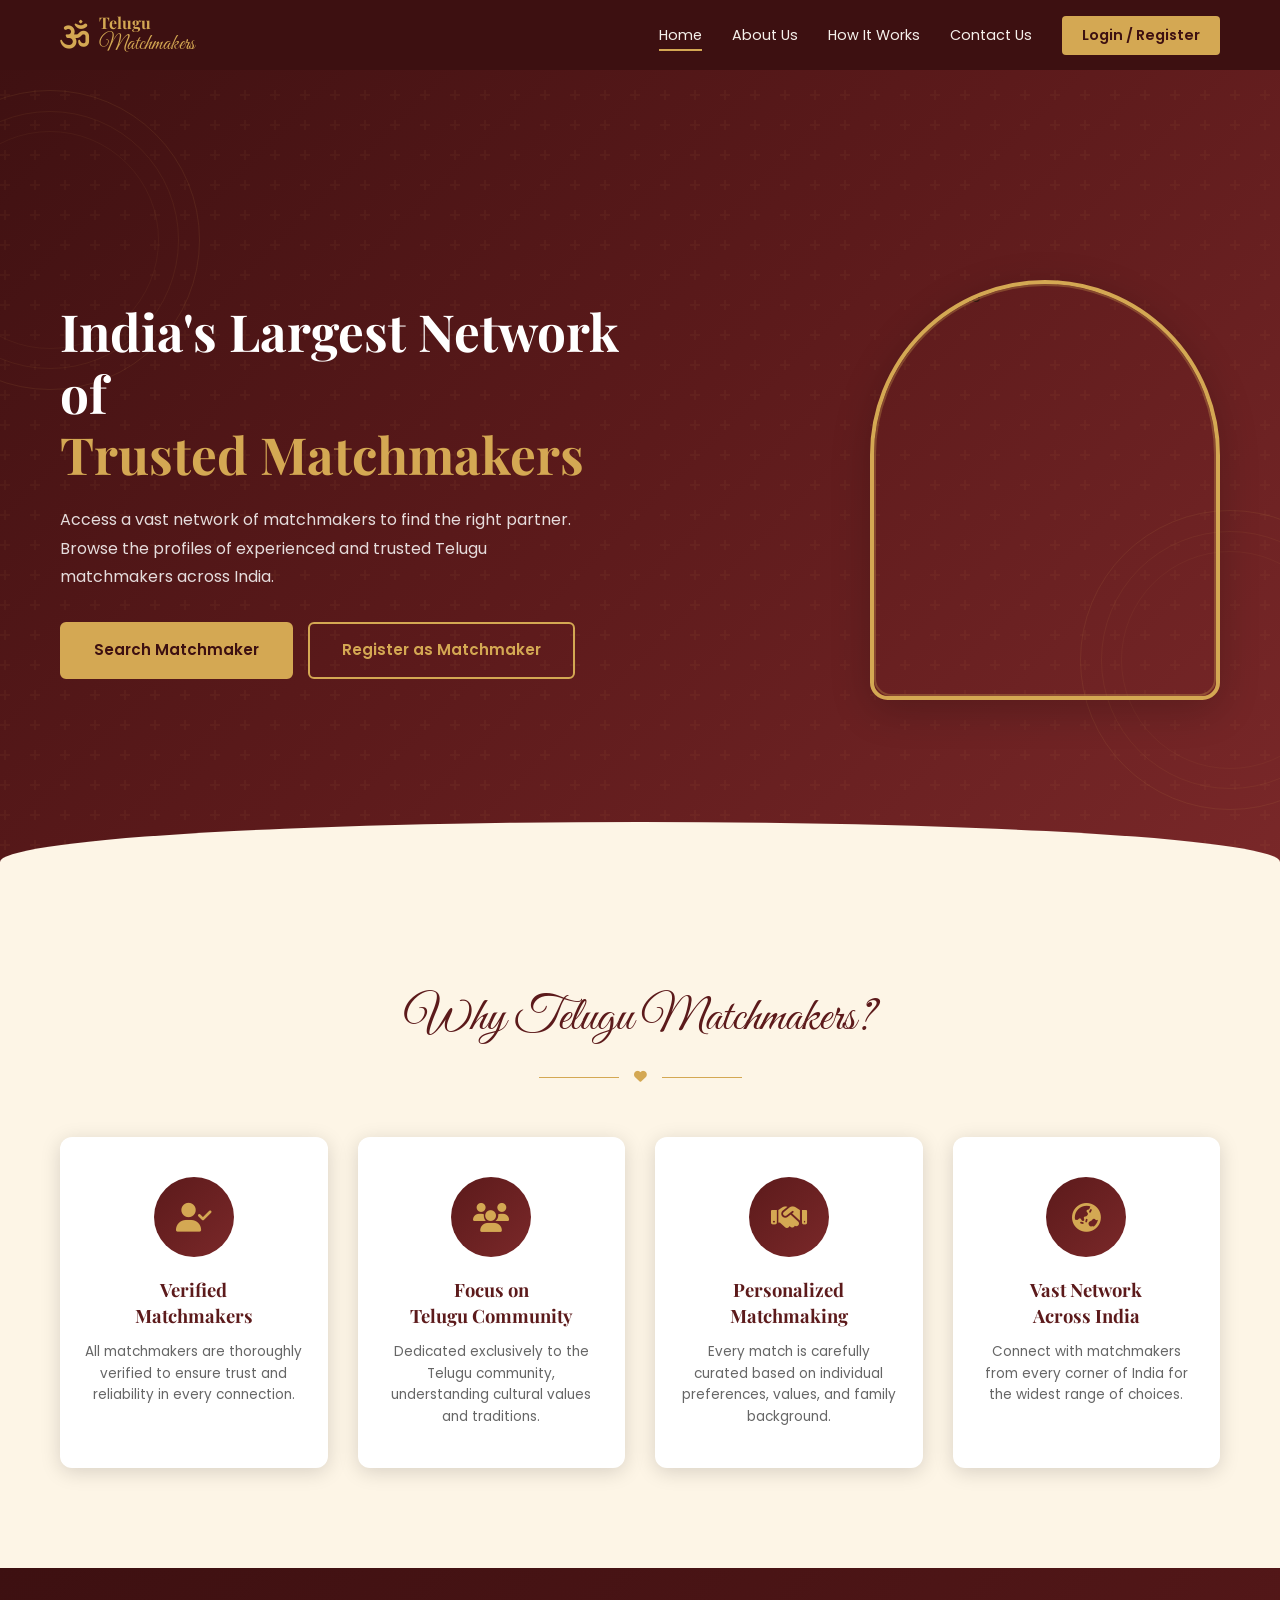
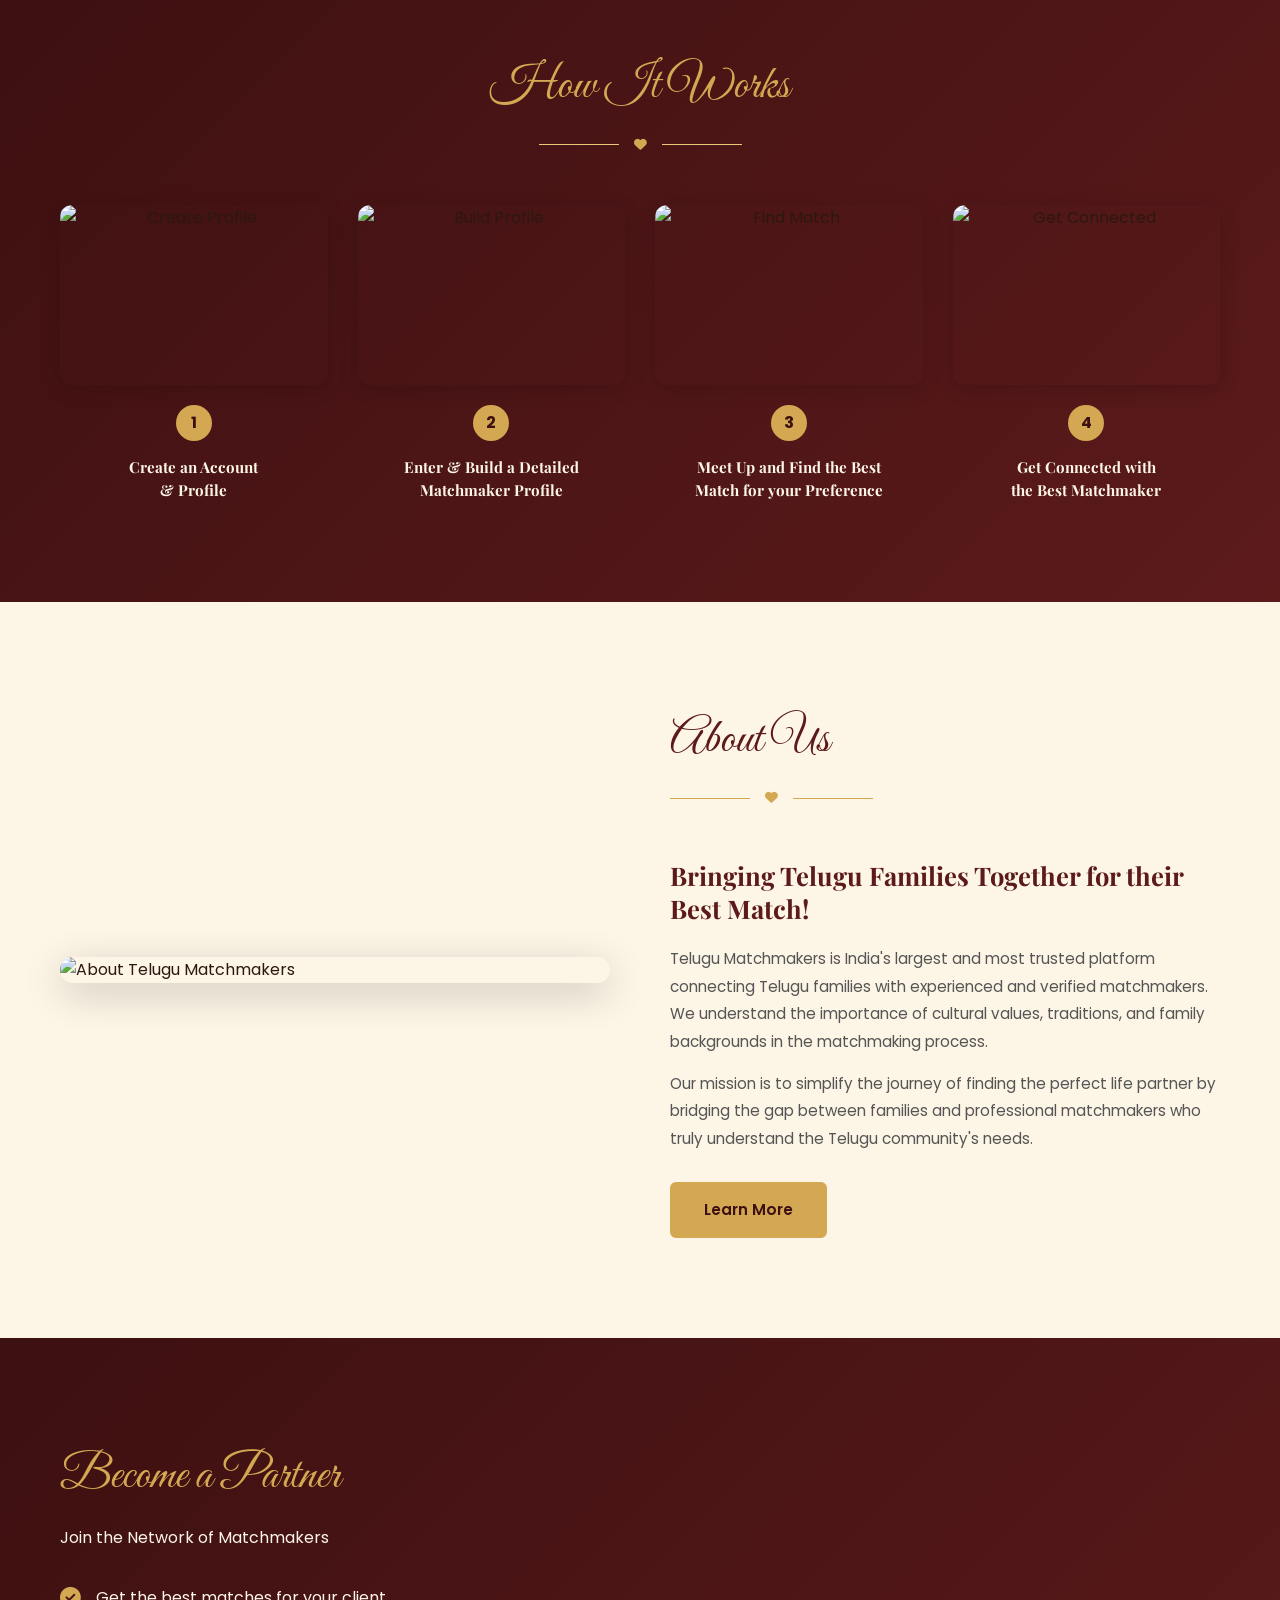
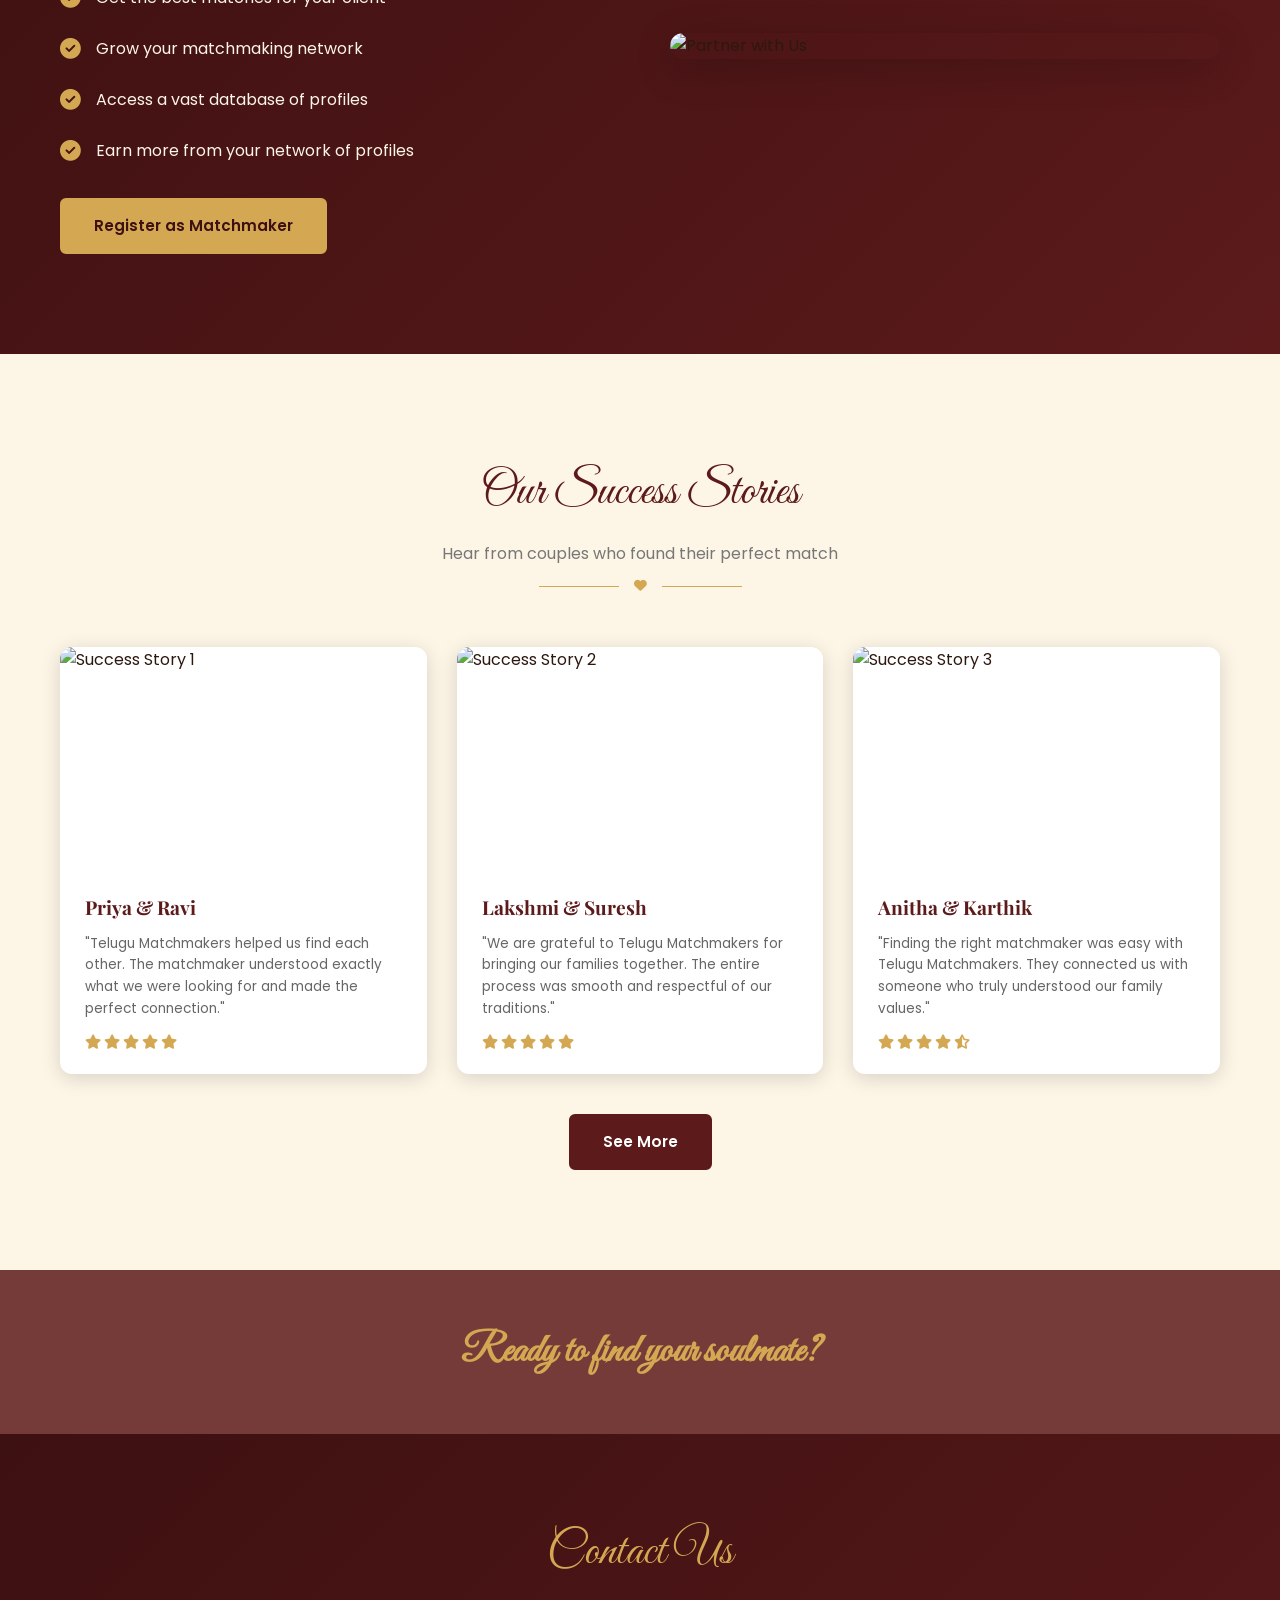
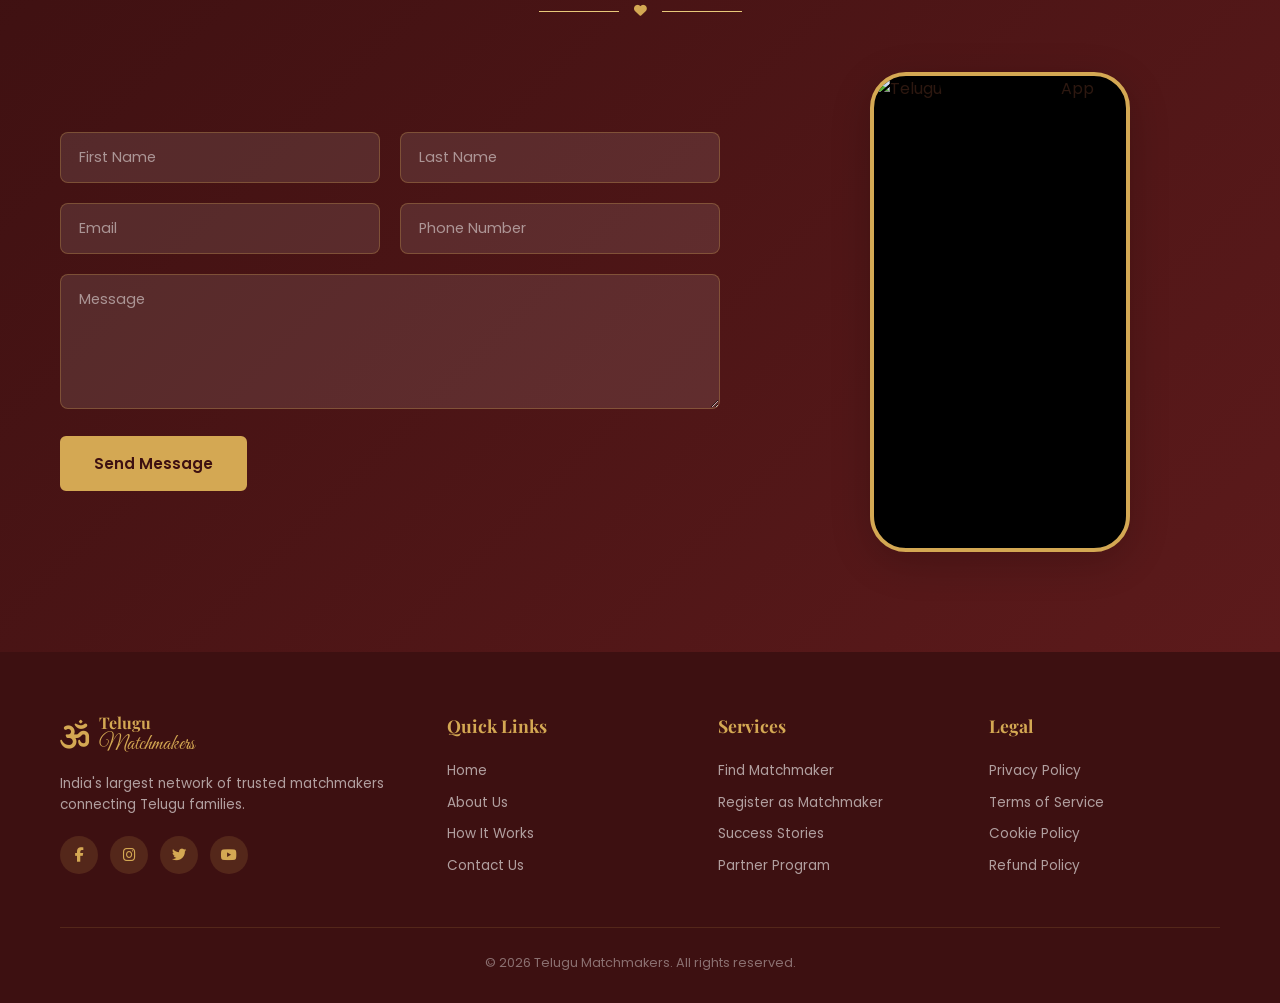
==== landing/index.html @ 41ed5a5b "feat: add Telugu Matchmakers standalone landing page under landing/ Standalone HTML/CSS/JS landing p" ====
<!DOCTYPE html>
<html lang="en">
<head>
  <meta charset="UTF-8">
  <meta name="viewport" content="width=device-width, initial-scale=1.0">
  <title>Telugu Matchmakers - India's Largest Network of Trusted Matchmakers</title>
  <link rel="stylesheet" href="css/style.css">
  <link rel="preconnect" href="https://fonts.googleapis.com">
  <link rel="preconnect" href="https://fonts.gstatic.com" crossorigin>
  <link href="https://fonts.googleapis.com/css2?family=Playfair+Display:ital,wght@0,400;0,500;0,600;0,700;1,400;1,500;1,600;1,700&family=Poppins:wght@300;400;500;600;700&family=Great+Vibes&display=swap" rel="stylesheet">
  <link rel="stylesheet" href="https://cdnjs.cloudflare.com/ajax/libs/font-awesome/6.5.1/css/all.min.css">
</head>
<body>

  <!-- Header / Navbar -->
  <header class="header" id="header">
    <div class="container">
      <a href="#" class="logo">
        <span class="logo-icon">
          <i class="fas fa-om"></i>
        </span>
        <span class="logo-text">Telugu<br><span class="logo-sub">Matchmakers</span></span>
      </a>
      <nav class="nav" id="nav">
        <a href="#home" class="nav-link active">Home</a>
        <a href="#about" class="nav-link">About Us</a>
        <a href="#how-it-works" class="nav-link">How It Works</a>
        <a href="#contact" class="nav-link">Contact Us</a>
        <a href="#" class="nav-link btn-login">Login / Register</a>
      </nav>
      <button class="hamburger" id="hamburger" aria-label="Toggle navigation">
        <span></span>
        <span></span>
        <span></span>
      </button>
    </div>
  </header>

  <!-- Hero Section -->
  <section class="hero" id="home">
    <div class="hero-overlay"></div>
    <div class="hero-decorations">
      <div class="hero-mandala hero-mandala-left"></div>
      <div class="hero-mandala hero-mandala-right"></div>
    </div>
    <div class="container hero-content">
      <div class="hero-text">
        <h1>India's Largest Network of<br><span class="highlight">Trusted Matchmakers</span></h1>
        <p>Access a vast network of matchmakers to find the right partner.<br>Browse the profiles of experienced and trusted Telugu<br>matchmakers across India.</p>
        <div class="hero-buttons">
          <a href="#" class="btn btn-primary">Search Matchmaker</a>
          <a href="#" class="btn btn-outline">Register as Matchmaker</a>
        </div>
      </div>
      <div class="hero-image">
        <div class="hero-image-frame">
          <img src="https://images.unsplash.com/photo-1594552072238-b8a33785b261?w=500&h=600&fit=crop&crop=top" alt="Indian Bride" loading="lazy">
        </div>
      </div>
    </div>
    <div class="hero-bottom-curve"></div>
  </section>

  <!-- Why Telugu Matchmakers -->
  <section class="why-us" id="why-us">
    <div class="container">
      <div class="section-header">
        <h2 class="script-title">Why Telugu Matchmakers?</h2>
        <div class="section-divider">
          <span class="divider-line"></span>
          <span class="divider-icon"><i class="fas fa-heart"></i></span>
          <span class="divider-line"></span>
        </div>
      </div>
      <div class="features-grid">
        <div class="feature-card">
          <div class="feature-icon">
            <i class="fas fa-user-check"></i>
          </div>
          <h3>Verified<br>Matchmakers</h3>
          <p>All matchmakers are thoroughly verified to ensure trust and reliability in every connection.</p>
        </div>
        <div class="feature-card">
          <div class="feature-icon">
            <i class="fas fa-users"></i>
          </div>
          <h3>Focus on<br>Telugu Community</h3>
          <p>Dedicated exclusively to the Telugu community, understanding cultural values and traditions.</p>
        </div>
        <div class="feature-card">
          <div class="feature-icon">
            <i class="fas fa-handshake"></i>
          </div>
          <h3>Personalized<br>Matchmaking</h3>
          <p>Every match is carefully curated based on individual preferences, values, and family background.</p>
        </div>
        <div class="feature-card">
          <div class="feature-icon">
            <i class="fas fa-globe-asia"></i>
          </div>
          <h3>Vast Network<br>Across India</h3>
          <p>Connect with matchmakers from every corner of India for the widest range of choices.</p>
        </div>
      </div>
    </div>
  </section>

  <!-- How It Works -->
  <section class="how-it-works" id="how-it-works">
    <div class="container">
      <div class="section-header light">
        <h2 class="script-title">How It Works</h2>
        <div class="section-divider">
          <span class="divider-line light"></span>
          <span class="divider-icon"><i class="fas fa-heart"></i></span>
          <span class="divider-line light"></span>
        </div>
      </div>
      <div class="steps-grid">
        <div class="step-card">
          <div class="step-image">
            <img src="https://images.unsplash.com/photo-1511285560929-80b456fea0bc?w=300&h=200&fit=crop" alt="Create Profile" loading="lazy">
          </div>
          <div class="step-number">1</div>
          <h3>Create an Account<br>& Profile</h3>
        </div>
        <div class="step-card">
          <div class="step-image">
            <img src="https://images.unsplash.com/photo-1519741497674-611481863552?w=300&h=200&fit=crop" alt="Build Profile" loading="lazy">
          </div>
          <div class="step-number">2</div>
          <h3>Enter & Build a Detailed<br>Matchmaker Profile</h3>
        </div>
        <div class="step-card">
          <div class="step-image">
            <img src="https://images.unsplash.com/photo-1529634597503-139d3726fed5?w=300&h=200&fit=crop" alt="Find Match" loading="lazy">
          </div>
          <div class="step-number">3</div>
          <h3>Meet Up and Find the Best<br>Match for your Preference</h3>
        </div>
        <div class="step-card">
          <div class="step-image">
            <img src="https://images.unsplash.com/photo-1606216794074-735e91aa2c92?w=300&h=200&fit=crop" alt="Get Connected" loading="lazy">
          </div>
          <div class="step-number">4</div>
          <h3>Get Connected with<br>the Best Matchmaker</h3>
        </div>
      </div>
    </div>
  </section>

  <!-- About Us -->
  <section class="about" id="about">
    <div class="container">
      <div class="about-grid">
        <div class="about-image">
          <img src="https://images.unsplash.com/photo-1531058020387-3be344556be6?w=500&h=400&fit=crop" alt="About Telugu Matchmakers" loading="lazy">
        </div>
        <div class="about-content">
          <div class="section-header left">
            <h2 class="script-title">About Us</h2>
            <div class="section-divider left">
              <span class="divider-line"></span>
              <span class="divider-icon"><i class="fas fa-heart"></i></span>
              <span class="divider-line"></span>
            </div>
          </div>
          <h3 class="about-subtitle">Bringing Telugu Families Together for their Best Match!</h3>
          <p>Telugu Matchmakers is India's largest and most trusted platform connecting Telugu families with experienced and verified matchmakers. We understand the importance of cultural values, traditions, and family backgrounds in the matchmaking process.</p>
          <p>Our mission is to simplify the journey of finding the perfect life partner by bridging the gap between families and professional matchmakers who truly understand the Telugu community's needs.</p>
          <a href="#" class="btn btn-primary">Learn More</a>
        </div>
      </div>
    </div>
  </section>

  <!-- Become a Partner -->
  <section class="partner" id="partner">
    <div class="container">
      <div class="partner-grid">
        <div class="partner-content">
          <h2 class="script-title">Become a Partner</h2>
          <p class="partner-subtitle">Join the Network of Matchmakers</p>
          <ul class="partner-benefits">
            <li>
              <span class="check-icon"><i class="fas fa-check-circle"></i></span>
              <span>Get the best matches for your client</span>
            </li>
            <li>
              <span class="check-icon"><i class="fas fa-check-circle"></i></span>
              <span>Grow your matchmaking network</span>
            </li>
            <li>
              <span class="check-icon"><i class="fas fa-check-circle"></i></span>
              <span>Access a vast database of profiles</span>
            </li>
            <li>
              <span class="check-icon"><i class="fas fa-check-circle"></i></span>
              <span>Earn more from your network of profiles</span>
            </li>
          </ul>
          <a href="#" class="btn btn-primary">Register as Matchmaker</a>
        </div>
        <div class="partner-image">
          <img src="https://images.unsplash.com/photo-1583089892943-e02e5b017b6a?w=500&h=500&fit=crop" alt="Partner with Us" loading="lazy">
        </div>
      </div>
    </div>
  </section>

  <!-- Success Stories -->
  <section class="success-stories" id="success-stories">
    <div class="container">
      <div class="section-header">
        <h2 class="script-title">Our Success Stories</h2>
        <p class="section-subtitle">Hear from couples who found their perfect match</p>
        <div class="section-divider">
          <span class="divider-line"></span>
          <span class="divider-icon"><i class="fas fa-heart"></i></span>
          <span class="divider-line"></span>
        </div>
      </div>
      <div class="stories-grid">
        <div class="story-card">
          <div class="story-image">
            <img src="https://images.unsplash.com/photo-1519741497674-611481863552?w=400&h=300&fit=crop" alt="Success Story 1" loading="lazy">
          </div>
          <div class="story-content">
            <h3>Priya & Ravi</h3>
            <p>"Telugu Matchmakers helped us find each other. The matchmaker understood exactly what we were looking for and made the perfect connection."</p>
            <div class="story-rating">
              <i class="fas fa-star"></i>
              <i class="fas fa-star"></i>
              <i class="fas fa-star"></i>
              <i class="fas fa-star"></i>
              <i class="fas fa-star"></i>
            </div>
          </div>
        </div>
        <div class="story-card">
          <div class="story-image">
            <img src="https://images.unsplash.com/photo-1591604466107-ec97de577aff?w=400&h=300&fit=crop" alt="Success Story 2" loading="lazy">
          </div>
          <div class="story-content">
            <h3>Lakshmi & Suresh</h3>
            <p>"We are grateful to Telugu Matchmakers for bringing our families together. The entire process was smooth and respectful of our traditions."</p>
            <div class="story-rating">
              <i class="fas fa-star"></i>
              <i class="fas fa-star"></i>
              <i class="fas fa-star"></i>
              <i class="fas fa-star"></i>
              <i class="fas fa-star"></i>
            </div>
          </div>
        </div>
        <div class="story-card">
          <div class="story-image">
            <img src="https://images.unsplash.com/photo-1606216794074-735e91aa2c92?w=400&h=300&fit=crop" alt="Success Story 3" loading="lazy">
          </div>
          <div class="story-content">
            <h3>Anitha & Karthik</h3>
            <p>"Finding the right matchmaker was easy with Telugu Matchmakers. They connected us with someone who truly understood our family values."</p>
            <div class="story-rating">
              <i class="fas fa-star"></i>
              <i class="fas fa-star"></i>
              <i class="fas fa-star"></i>
              <i class="fas fa-star"></i>
              <i class="fas fa-star-half-alt"></i>
            </div>
          </div>
        </div>
      </div>
      <div class="stories-cta">
        <a href="#" class="btn btn-secondary">See More</a>
      </div>
    </div>
  </section>

  <!-- Ready Banner -->
  <section class="ready-banner">
    <div class="container">
      <h2>Ready to find your soulmate?</h2>
    </div>
  </section>

  <!-- Contact Us -->
  <section class="contact" id="contact">
    <div class="container">
      <div class="section-header light">
        <h2 class="script-title">Contact Us</h2>
        <div class="section-divider">
          <span class="divider-line light"></span>
          <span class="divider-icon"><i class="fas fa-heart"></i></span>
          <span class="divider-line light"></span>
        </div>
      </div>
      <div class="contact-grid">
        <form class="contact-form" id="contactForm">
          <div class="form-row">
            <div class="form-group">
              <input type="text" placeholder="First Name" required>
            </div>
            <div class="form-group">
              <input type="text" placeholder="Last Name" required>
            </div>
          </div>
          <div class="form-row">
            <div class="form-group">
              <input type="email" placeholder="Email" required>
            </div>
            <div class="form-group">
              <input type="tel" placeholder="Phone Number" required>
            </div>
          </div>
          <div class="form-group full-width">
            <textarea placeholder="Message" rows="5" required></textarea>
          </div>
          <button type="submit" class="btn btn-primary btn-submit">Send Message</button>
        </form>
        <div class="contact-image">
          <div class="phone-mockup">
            <img src="https://images.unsplash.com/photo-1529634597503-139d3726fed5?w=300&h=500&fit=crop" alt="Telugu Matchmakers App" loading="lazy">
          </div>
        </div>
      </div>
    </div>
  </section>

  <!-- Footer -->
  <footer class="footer">
    <div class="container">
      <div class="footer-grid">
        <div class="footer-brand">
          <a href="#" class="logo">
            <span class="logo-icon">
              <i class="fas fa-om"></i>
            </span>
            <span class="logo-text">Telugu<br><span class="logo-sub">Matchmakers</span></span>
          </a>
          <p>India's largest network of trusted matchmakers connecting Telugu families.</p>
          <div class="social-links">
            <a href="#" aria-label="Facebook"><i class="fab fa-facebook-f"></i></a>
            <a href="#" aria-label="Instagram"><i class="fab fa-instagram"></i></a>
            <a href="#" aria-label="Twitter"><i class="fab fa-twitter"></i></a>
            <a href="#" aria-label="YouTube"><i class="fab fa-youtube"></i></a>
          </div>
        </div>
        <div class="footer-links">
          <h4>Quick Links</h4>
          <a href="#home">Home</a>
          <a href="#about">About Us</a>
          <a href="#how-it-works">How It Works</a>
          <a href="#contact">Contact Us</a>
        </div>
        <div class="footer-links">
          <h4>Services</h4>
          <a href="#">Find Matchmaker</a>
          <a href="#">Register as Matchmaker</a>
          <a href="#">Success Stories</a>
          <a href="#">Partner Program</a>
        </div>
        <div class="footer-links">
          <h4>Legal</h4>
          <a href="#">Privacy Policy</a>
          <a href="#">Terms of Service</a>
          <a href="#">Cookie Policy</a>
          <a href="#">Refund Policy</a>
        </div>
      </div>
      <div class="footer-bottom">
        <p>&copy; 2026 Telugu Matchmakers. All rights reserved.</p>
      </div>
    </div>
  </footer>

  <script src="js/main.js"></script>
</body>
</html>
---- landing/css/style.css ----
/* ========== CSS Variables ========== */
:root {
  --maroon: #5C1A1B;
  --maroon-dark: #3D1011;
  --maroon-light: #7A2829;
  --gold: #D4A853;
  --gold-light: #E8C97A;
  --cream: #FDF5E6;
  --cream-dark: #F5E6C8;
  --white: #FFFFFF;
  --text-dark: #2D1810;
  --text-light: #F5F0EB;
  --font-heading: 'Playfair Display', serif;
  --font-body: 'Poppins', sans-serif;
  --font-script: 'Great Vibes', cursive;
  --shadow: 0 4px 20px rgba(0, 0, 0, 0.15);
  --shadow-lg: 0 10px 40px rgba(0, 0, 0, 0.2);
  --transition: all 0.3s ease;
}

/* ========== Reset & Base ========== */
*,
*::before,
*::after {
  margin: 0;
  padding: 0;
  box-sizing: border-box;
}

html {
  scroll-behavior: smooth;
  font-size: 16px;
}

body {
  font-family: var(--font-body);
  color: var(--text-dark);
  line-height: 1.6;
  overflow-x: hidden;
  background-color: var(--cream);
}

img {
  max-width: 100%;
  height: auto;
  display: block;
}

a {
  text-decoration: none;
  color: inherit;
  transition: var(--transition);
}

ul {
  list-style: none;
}

.container {
  width: 100%;
  max-width: 1200px;
  margin: 0 auto;
  padding: 0 20px;
}

/* ========== Buttons ========== */
.btn {
  display: inline-block;
  padding: 14px 32px;
  border-radius: 6px;
  font-family: var(--font-body);
  font-weight: 600;
  font-size: 0.95rem;
  cursor: pointer;
  transition: var(--transition);
  border: 2px solid transparent;
  text-align: center;
}

.btn-primary {
  background: var(--gold);
  color: var(--maroon-dark);
  border-color: var(--gold);
}

.btn-primary:hover {
  background: var(--gold-light);
  border-color: var(--gold-light);
  transform: translateY(-2px);
  box-shadow: var(--shadow);
}

.btn-outline {
  background: transparent;
  color: var(--gold);
  border-color: var(--gold);
}

.btn-outline:hover {
  background: var(--gold);
  color: var(--maroon-dark);
  transform: translateY(-2px);
}

.btn-secondary {
  background: var(--maroon);
  color: var(--white);
  border-color: var(--maroon);
}

.btn-secondary:hover {
  background: var(--maroon-dark);
  transform: translateY(-2px);
  box-shadow: var(--shadow);
}

/* ========== Section Headers ========== */
.section-header {
  text-align: center;
  margin-bottom: 50px;
}

.section-header.left {
  text-align: left;
}

.section-header.light .script-title {
  color: var(--gold);
}

.script-title {
  font-family: var(--font-script);
  font-size: 3rem;
  color: var(--maroon);
  margin-bottom: 10px;
  font-weight: 400;
}

.section-subtitle {
  font-size: 1rem;
  color: #777;
  margin-bottom: 10px;
}

.section-divider {
  display: flex;
  align-items: center;
  justify-content: center;
  gap: 15px;
  margin-top: 10px;
}

.section-divider.left {
  justify-content: flex-start;
}

.divider-line {
  width: 80px;
  height: 1px;
  background: var(--gold);
}

.divider-line.light {
  background: var(--gold-light);
}

.divider-icon {
  color: var(--gold);
  font-size: 0.8rem;
}

/* ========== Header ========== */
.header {
  position: fixed;
  top: 0;
  left: 0;
  width: 100%;
  z-index: 1000;
  background: var(--maroon-dark);
  padding: 12px 0;
  transition: var(--transition);
}

.header.scrolled {
  background: rgba(61, 16, 17, 0.97);
  box-shadow: 0 2px 20px rgba(0, 0, 0, 0.3);
  padding: 8px 0;
}

.header .container {
  display: flex;
  align-items: center;
  justify-content: space-between;
}

.logo {
  display: flex;
  align-items: center;
  gap: 10px;
  color: var(--gold);
}

.logo-icon {
  font-size: 1.8rem;
  color: var(--gold);
}

.logo-text {
  font-family: var(--font-heading);
  font-size: 1rem;
  line-height: 1.2;
  font-weight: 700;
  color: var(--gold);
}

.logo-sub {
  font-family: var(--font-script);
  font-size: 1.3rem;
  font-weight: 400;
}

.nav {
  display: flex;
  align-items: center;
  gap: 30px;
}

.nav-link {
  color: var(--text-light);
  font-size: 0.9rem;
  font-weight: 400;
  position: relative;
}

.nav-link::after {
  content: '';
  position: absolute;
  bottom: -4px;
  left: 0;
  width: 0;
  height: 2px;
  background: var(--gold);
  transition: var(--transition);
}

.nav-link:hover::after,
.nav-link.active::after {
  width: 100%;
}

.nav-link:hover {
  color: var(--gold);
}

.btn-login {
  background: var(--gold);
  color: var(--maroon-dark) !important;
  padding: 8px 20px;
  border-radius: 4px;
  font-weight: 600;
}

.btn-login::after {
  display: none;
}

.btn-login:hover {
  background: var(--gold-light);
}

.hamburger {
  display: none;
  flex-direction: column;
  gap: 5px;
  background: none;
  border: none;
  cursor: pointer;
  padding: 5px;
}

.hamburger span {
  width: 25px;
  height: 2px;
  background: var(--gold);
  transition: var(--transition);
}

/* ========== Hero Section ========== */
.hero {
  position: relative;
  min-height: 100vh;
  display: flex;
  align-items: center;
  background: linear-gradient(135deg, var(--maroon-dark) 0%, var(--maroon) 50%, var(--maroon-light) 100%);
  padding-top: 80px;
  overflow: hidden;
}

.hero-overlay {
  position: absolute;
  inset: 0;
  background: url("data:image/svg+xml,%3Csvg width='60' height='60' viewBox='0 0 60 60' xmlns='http://www.w3.org/2000/svg'%3E%3Cg fill='none' fill-rule='evenodd'%3E%3Cg fill='%23D4A853' fill-opacity='0.05'%3E%3Cpath d='M36 34v-4h-2v4h-4v2h4v4h2v-4h4v-2h-4zm0-30V0h-2v4h-4v2h4v4h2V6h4V4h-4zM6 34v-4H4v4H0v2h4v4h2v-4h4v-2H6zM6 4V0H4v4H0v2h4v4h2V6h4V4H6z'/%3E%3C/g%3E%3C/g%3E%3C/svg%3E");
}

.hero-decorations {
  position: absolute;
  inset: 0;
  pointer-events: none;
}

.hero-mandala {
  position: absolute;
  width: 300px;
  height: 300px;
  border: 1px solid rgba(212, 168, 83, 0.1);
  border-radius: 50%;
}

.hero-mandala::before {
  content: '';
  position: absolute;
  inset: 20px;
  border: 1px solid rgba(212, 168, 83, 0.08);
  border-radius: 50%;
}

.hero-mandala::after {
  content: '';
  position: absolute;
  inset: 40px;
  border: 1px solid rgba(212, 168, 83, 0.06);
  border-radius: 50%;
}

.hero-mandala-left {
  top: 10%;
  left: -100px;
}

.hero-mandala-right {
  bottom: 10%;
  right: -100px;
}

.hero-content {
  display: flex;
  align-items: center;
  justify-content: space-between;
  gap: 40px;
  position: relative;
  z-index: 2;
}

.hero-text {
  flex: 1;
  max-width: 580px;
}

.hero-text h1 {
  font-family: var(--font-heading);
  font-size: 3.2rem;
  font-weight: 700;
  color: var(--white);
  line-height: 1.2;
  margin-bottom: 20px;
}

.hero-text h1 .highlight {
  color: var(--gold);
}

.hero-text p {
  color: rgba(255, 255, 255, 0.85);
  font-size: 1rem;
  margin-bottom: 30px;
  line-height: 1.8;
}

.hero-buttons {
  display: flex;
  gap: 15px;
  flex-wrap: wrap;
}

.hero-image {
  flex: 0 0 auto;
}

.hero-image-frame {
  width: 350px;
  height: 420px;
  border-radius: 200px 200px 20px 20px;
  overflow: hidden;
  border: 4px solid var(--gold);
  box-shadow: var(--shadow-lg);
  position: relative;
}

.hero-image-frame::before {
  content: '';
  position: absolute;
  inset: 0;
  border-radius: inherit;
  border: 2px solid rgba(212, 168, 83, 0.3);
  z-index: 1;
}

.hero-image-frame img {
  width: 100%;
  height: 100%;
  object-fit: cover;
}

.hero-bottom-curve {
  position: absolute;
  bottom: -2px;
  left: 0;
  right: 0;
  height: 80px;
  background: var(--cream);
  border-radius: 50% 50% 0 0;
}

/* ========== Why Us Section ========== */
.why-us {
  padding: 80px 0 100px;
  background: var(--cream);
}

.features-grid {
  display: grid;
  grid-template-columns: repeat(4, 1fr);
  gap: 30px;
}

.feature-card {
  text-align: center;
  padding: 40px 25px;
  background: var(--white);
  border-radius: 12px;
  box-shadow: var(--shadow);
  transition: var(--transition);
}

.feature-card:hover {
  transform: translateY(-8px);
  box-shadow: var(--shadow-lg);
}

.feature-icon {
  width: 80px;
  height: 80px;
  border-radius: 50%;
  background: linear-gradient(135deg, var(--maroon) 0%, var(--maroon-light) 100%);
  display: flex;
  align-items: center;
  justify-content: center;
  margin: 0 auto 20px;
  font-size: 1.8rem;
  color: var(--gold);
}

.feature-card h3 {
  font-family: var(--font-heading);
  font-size: 1.15rem;
  color: var(--maroon);
  margin-bottom: 12px;
  line-height: 1.4;
}

.feature-card p {
  font-size: 0.85rem;
  color: #666;
  line-height: 1.6;
}

/* ========== How It Works ========== */
.how-it-works {
  padding: 80px 0 100px;
  background: linear-gradient(135deg, var(--maroon-dark) 0%, var(--maroon) 100%);
  position: relative;
}

.steps-grid {
  display: grid;
  grid-template-columns: repeat(4, 1fr);
  gap: 30px;
}

.step-card {
  text-align: center;
  position: relative;
}

.step-image {
  width: 100%;
  height: 180px;
  border-radius: 12px;
  overflow: hidden;
  margin-bottom: 20px;
  box-shadow: var(--shadow);
}

.step-image img {
  width: 100%;
  height: 100%;
  object-fit: cover;
  transition: var(--transition);
}

.step-card:hover .step-image img {
  transform: scale(1.05);
}

.step-number {
  width: 36px;
  height: 36px;
  border-radius: 50%;
  background: var(--gold);
  color: var(--maroon-dark);
  font-weight: 700;
  font-size: 1rem;
  display: flex;
  align-items: center;
  justify-content: center;
  margin: 0 auto 15px;
}

.step-card h3 {
  font-family: var(--font-heading);
  font-size: 0.95rem;
  color: var(--cream);
  line-height: 1.5;
}

/* ========== About Section ========== */
.about {
  padding: 100px 0;
  background: var(--cream);
}

.about-grid {
  display: grid;
  grid-template-columns: 1fr 1fr;
  gap: 60px;
  align-items: center;
}

.about-image {
  border-radius: 16px;
  overflow: hidden;
  box-shadow: var(--shadow-lg);
}

.about-image img {
  width: 100%;
  height: 100%;
  object-fit: cover;
}

.about-subtitle {
  font-family: var(--font-heading);
  font-size: 1.6rem;
  color: var(--maroon);
  margin-bottom: 20px;
  line-height: 1.3;
}

.about-content p {
  color: #555;
  margin-bottom: 15px;
  font-size: 0.95rem;
  line-height: 1.8;
}

.about-content .btn {
  margin-top: 15px;
}

/* ========== Partner Section ========== */
.partner {
  padding: 100px 0;
  background: linear-gradient(135deg, var(--maroon-dark) 0%, var(--maroon) 100%);
}

.partner-grid {
  display: grid;
  grid-template-columns: 1fr 1fr;
  gap: 60px;
  align-items: center;
}

.partner-content .script-title {
  color: var(--gold);
}

.partner-subtitle {
  color: var(--cream);
  font-size: 1rem;
  margin-bottom: 30px;
}

.partner-benefits {
  margin-bottom: 30px;
}

.partner-benefits li {
  display: flex;
  align-items: center;
  gap: 15px;
  margin-bottom: 18px;
  color: var(--cream);
  font-size: 1rem;
}

.check-icon {
  color: var(--gold);
  font-size: 1.3rem;
  flex-shrink: 0;
}

.partner-image {
  border-radius: 16px;
  overflow: hidden;
  box-shadow: var(--shadow-lg);
}

.partner-image img {
  width: 100%;
  height: 100%;
  object-fit: cover;
}

/* ========== Success Stories ========== */
.success-stories {
  padding: 100px 0;
  background: var(--cream);
}

.stories-grid {
  display: grid;
  grid-template-columns: repeat(3, 1fr);
  gap: 30px;
  margin-bottom: 40px;
}

.story-card {
  background: var(--white);
  border-radius: 12px;
  overflow: hidden;
  box-shadow: var(--shadow);
  transition: var(--transition);
}

.story-card:hover {
  transform: translateY(-5px);
  box-shadow: var(--shadow-lg);
}

.story-image {
  height: 220px;
  overflow: hidden;
}

.story-image img {
  width: 100%;
  height: 100%;
  object-fit: cover;
  transition: var(--transition);
}

.story-card:hover .story-image img {
  transform: scale(1.05);
}

.story-content {
  padding: 25px;
}

.story-content h3 {
  font-family: var(--font-heading);
  font-size: 1.2rem;
  color: var(--maroon);
  margin-bottom: 10px;
}

.story-content p {
  font-size: 0.85rem;
  color: #666;
  line-height: 1.6;
  margin-bottom: 15px;
}

.story-rating {
  color: var(--gold);
  font-size: 0.9rem;
  display: flex;
  gap: 3px;
}

.stories-cta {
  text-align: center;
}

/* ========== Ready Banner ========== */
.ready-banner {
  padding: 50px 0;
  background: url('https://images.unsplash.com/photo-1519741497674-611481863552?w=1400&h=300&fit=crop') center/cover no-repeat;
  position: relative;
}

.ready-banner::before {
  content: '';
  position: absolute;
  inset: 0;
  background: rgba(92, 26, 27, 0.85);
}

.ready-banner .container {
  position: relative;
  z-index: 1;
  text-align: center;
}

.ready-banner h2 {
  font-family: var(--font-script);
  font-size: 2.5rem;
  color: var(--gold);
}

/* ========== Contact Section ========== */
.contact {
  padding: 80px 0 100px;
  background: linear-gradient(135deg, var(--maroon-dark) 0%, var(--maroon) 100%);
}

.contact-grid {
  display: grid;
  grid-template-columns: 1.2fr 0.8fr;
  gap: 60px;
  align-items: center;
}

.contact-form {
  display: flex;
  flex-direction: column;
  gap: 20px;
}

.form-row {
  display: grid;
  grid-template-columns: 1fr 1fr;
  gap: 20px;
}

.form-group input,
.form-group textarea {
  width: 100%;
  padding: 14px 18px;
  border: none;
  border-radius: 8px;
  font-family: var(--font-body);
  font-size: 0.9rem;
  background: rgba(255, 255, 255, 0.1);
  color: var(--white);
  border: 1px solid rgba(212, 168, 83, 0.3);
  transition: var(--transition);
}

.form-group input::placeholder,
.form-group textarea::placeholder {
  color: rgba(255, 255, 255, 0.5);
}

.form-group input:focus,
.form-group textarea:focus {
  outline: none;
  border-color: var(--gold);
  background: rgba(255, 255, 255, 0.15);
}

.form-group textarea {
  resize: vertical;
  min-height: 120px;
}

.btn-submit {
  align-self: flex-start;
}

.contact-image {
  display: flex;
  justify-content: center;
}

.phone-mockup {
  width: 260px;
  height: 480px;
  border-radius: 36px;
  overflow: hidden;
  border: 4px solid var(--gold);
  box-shadow: var(--shadow-lg);
  position: relative;
  background: #000;
}

.phone-mockup::before {
  content: '';
  position: absolute;
  top: 0;
  left: 50%;
  transform: translateX(-50%);
  width: 120px;
  height: 24px;
  background: #000;
  border-radius: 0 0 16px 16px;
  z-index: 2;
}

.phone-mockup img {
  width: 100%;
  height: 100%;
  object-fit: cover;
}

/* ========== Footer ========== */
.footer {
  padding: 60px 0 30px;
  background: var(--maroon-dark);
}

.footer-grid {
  display: grid;
  grid-template-columns: 1.5fr 1fr 1fr 1fr;
  gap: 40px;
  margin-bottom: 40px;
}

.footer-brand p {
  color: rgba(255, 255, 255, 0.6);
  font-size: 0.85rem;
  margin: 15px 0 20px;
  line-height: 1.6;
}

.social-links {
  display: flex;
  gap: 12px;
}

.social-links a {
  width: 38px;
  height: 38px;
  border-radius: 50%;
  background: rgba(212, 168, 83, 0.15);
  display: flex;
  align-items: center;
  justify-content: center;
  color: var(--gold);
  font-size: 0.9rem;
  transition: var(--transition);
}

.social-links a:hover {
  background: var(--gold);
  color: var(--maroon-dark);
  transform: translateY(-3px);
}

.footer-links h4 {
  color: var(--gold);
  font-family: var(--font-heading);
  font-size: 1.1rem;
  margin-bottom: 20px;
}

.footer-links a {
  display: block;
  color: rgba(255, 255, 255, 0.6);
  font-size: 0.85rem;
  margin-bottom: 10px;
  transition: var(--transition);
}

.footer-links a:hover {
  color: var(--gold);
  padding-left: 5px;
}

.footer-bottom {
  border-top: 1px solid rgba(212, 168, 83, 0.15);
  padding-top: 25px;
  text-align: center;
}

.footer-bottom p {
  color: rgba(255, 255, 255, 0.4);
  font-size: 0.8rem;
}

/* ========== Animations ========== */
@keyframes fadeInUp {
  from {
    opacity: 0;
    transform: translateY(30px);
  }
  to {
    opacity: 1;
    transform: translateY(0);
  }
}

.fade-in-up {
  opacity: 0;
  animation: fadeInUp 0.6s ease forwards;
}

/* ========== Responsive Design ========== */
@media (max-width: 1024px) {
  .hero-text h1 {
    font-size: 2.5rem;
  }

  .hero-image-frame {
    width: 280px;
    height: 340px;
  }

  .features-grid {
    grid-template-columns: repeat(2, 1fr);
  }

  .steps-grid {
    grid-template-columns: repeat(2, 1fr);
    gap: 40px;
  }

  .stories-grid {
    grid-template-columns: repeat(2, 1fr);
  }

  .footer-grid {
    grid-template-columns: 1fr 1fr;
    gap: 30px;
  }
}

@media (max-width: 768px) {
  .nav {
    position: fixed;
    top: 0;
    right: -100%;
    width: 280px;
    height: 100vh;
    background: var(--maroon-dark);
    flex-direction: column;
    padding: 80px 30px 30px;
    transition: var(--transition);
    box-shadow: var(--shadow-lg);
    gap: 20px;
  }

  .nav.active {
    right: 0;
  }

  .hamburger {
    display: flex;
    z-index: 1001;
  }

  .hamburger.active span:nth-child(1) {
    transform: rotate(45deg) translate(5px, 5px);
  }

  .hamburger.active span:nth-child(2) {
    opacity: 0;
  }

  .hamburger.active span:nth-child(3) {
    transform: rotate(-45deg) translate(5px, -5px);
  }

  .hero-content {
    flex-direction: column;
    text-align: center;
    padding: 40px 0;
  }

  .hero-text h1 {
    font-size: 2rem;
  }

  .hero-buttons {
    justify-content: center;
  }

  .hero-image-frame {
    width: 250px;
    height: 300px;
  }

  .script-title {
    font-size: 2.5rem;
  }

  .about-grid,
  .partner-grid,
  .contact-grid {
    grid-template-columns: 1fr;
    gap: 40px;
  }

  .about-image {
    max-height: 350px;
  }

  .partner-image {
    max-height: 350px;
  }

  .form-row {
    grid-template-columns: 1fr;
  }

  .footer-grid {
    grid-template-columns: 1fr;
  }
}

@media (max-width: 480px) {
  .features-grid {
    grid-template-columns: 1fr;
  }

  .steps-grid {
    grid-template-columns: 1fr;
  }

  .stories-grid {
    grid-template-columns: 1fr;
  }

  .hero-text h1 {
    font-size: 1.8rem;
  }

  .hero-image-frame {
    width: 220px;
    height: 260px;
  }

  .btn {
    padding: 12px 24px;
    font-size: 0.85rem;
  }

  .script-title {
    font-size: 2rem;
  }
}
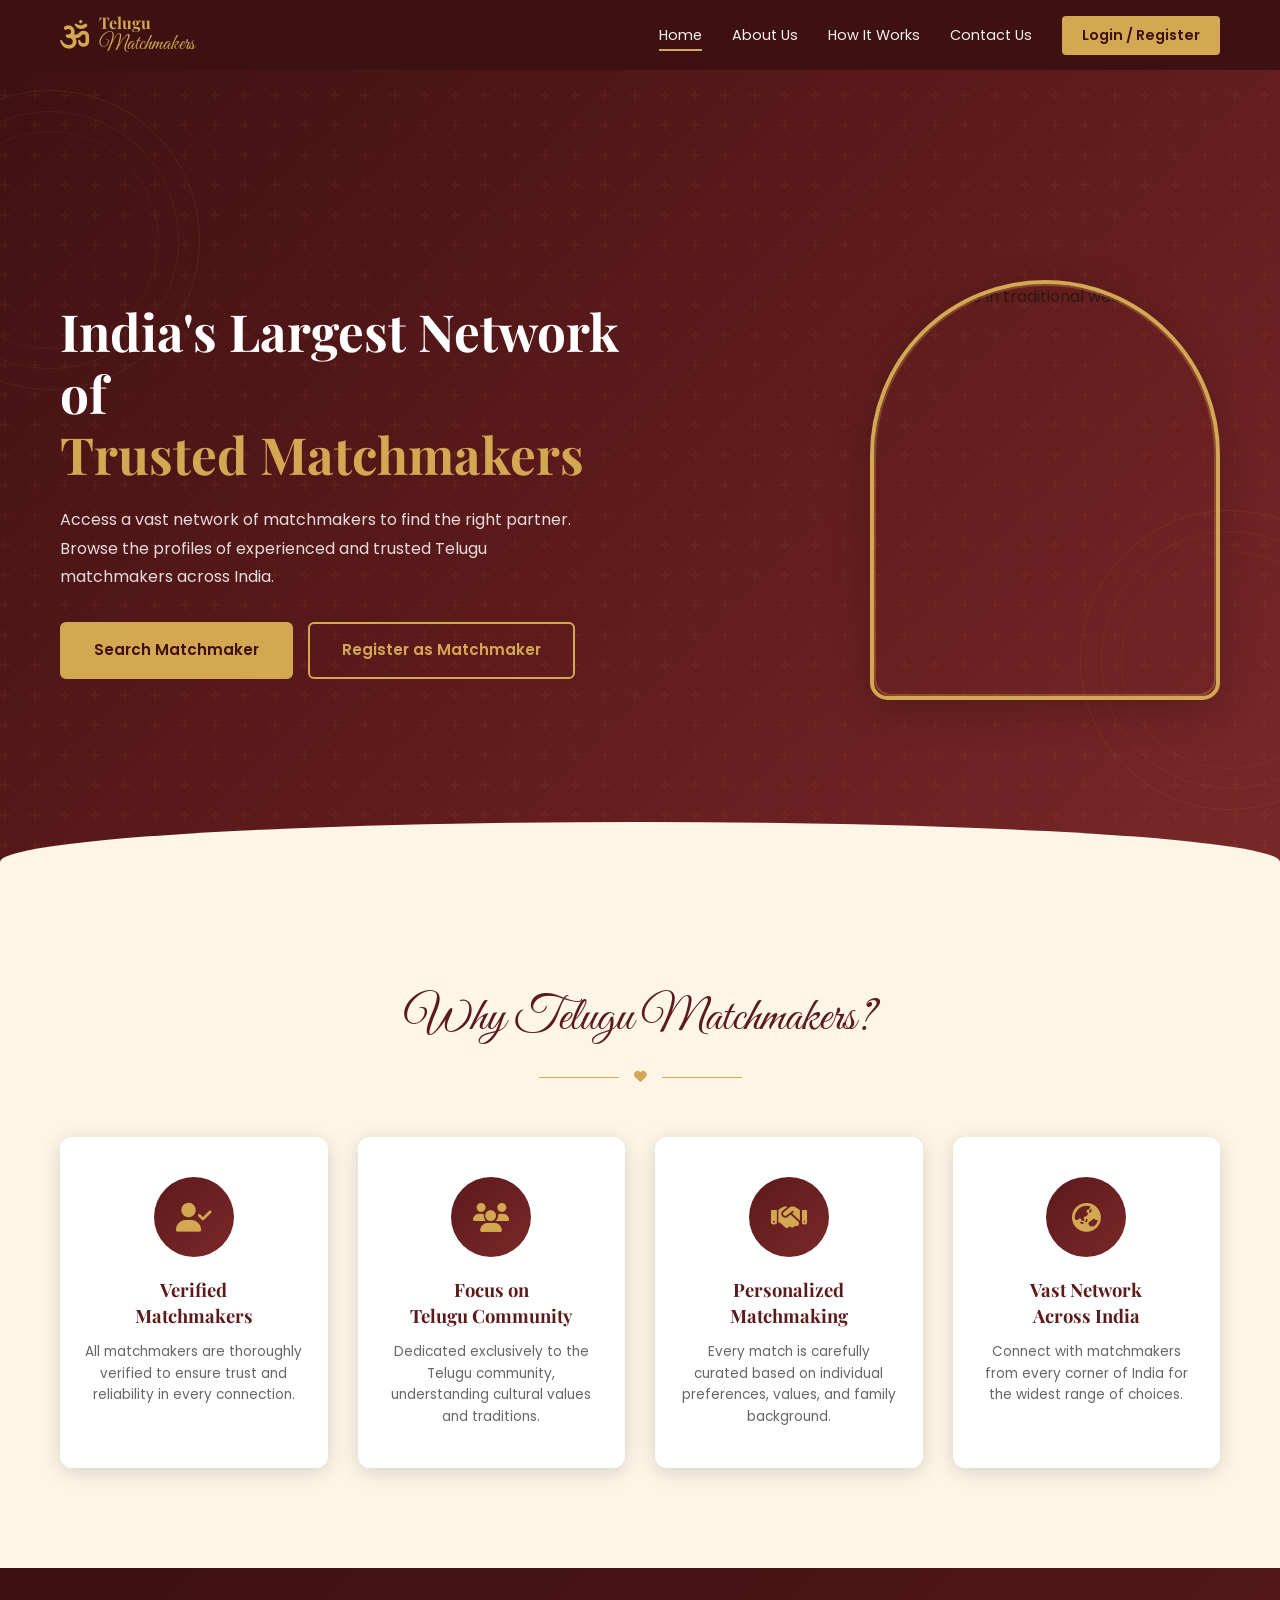
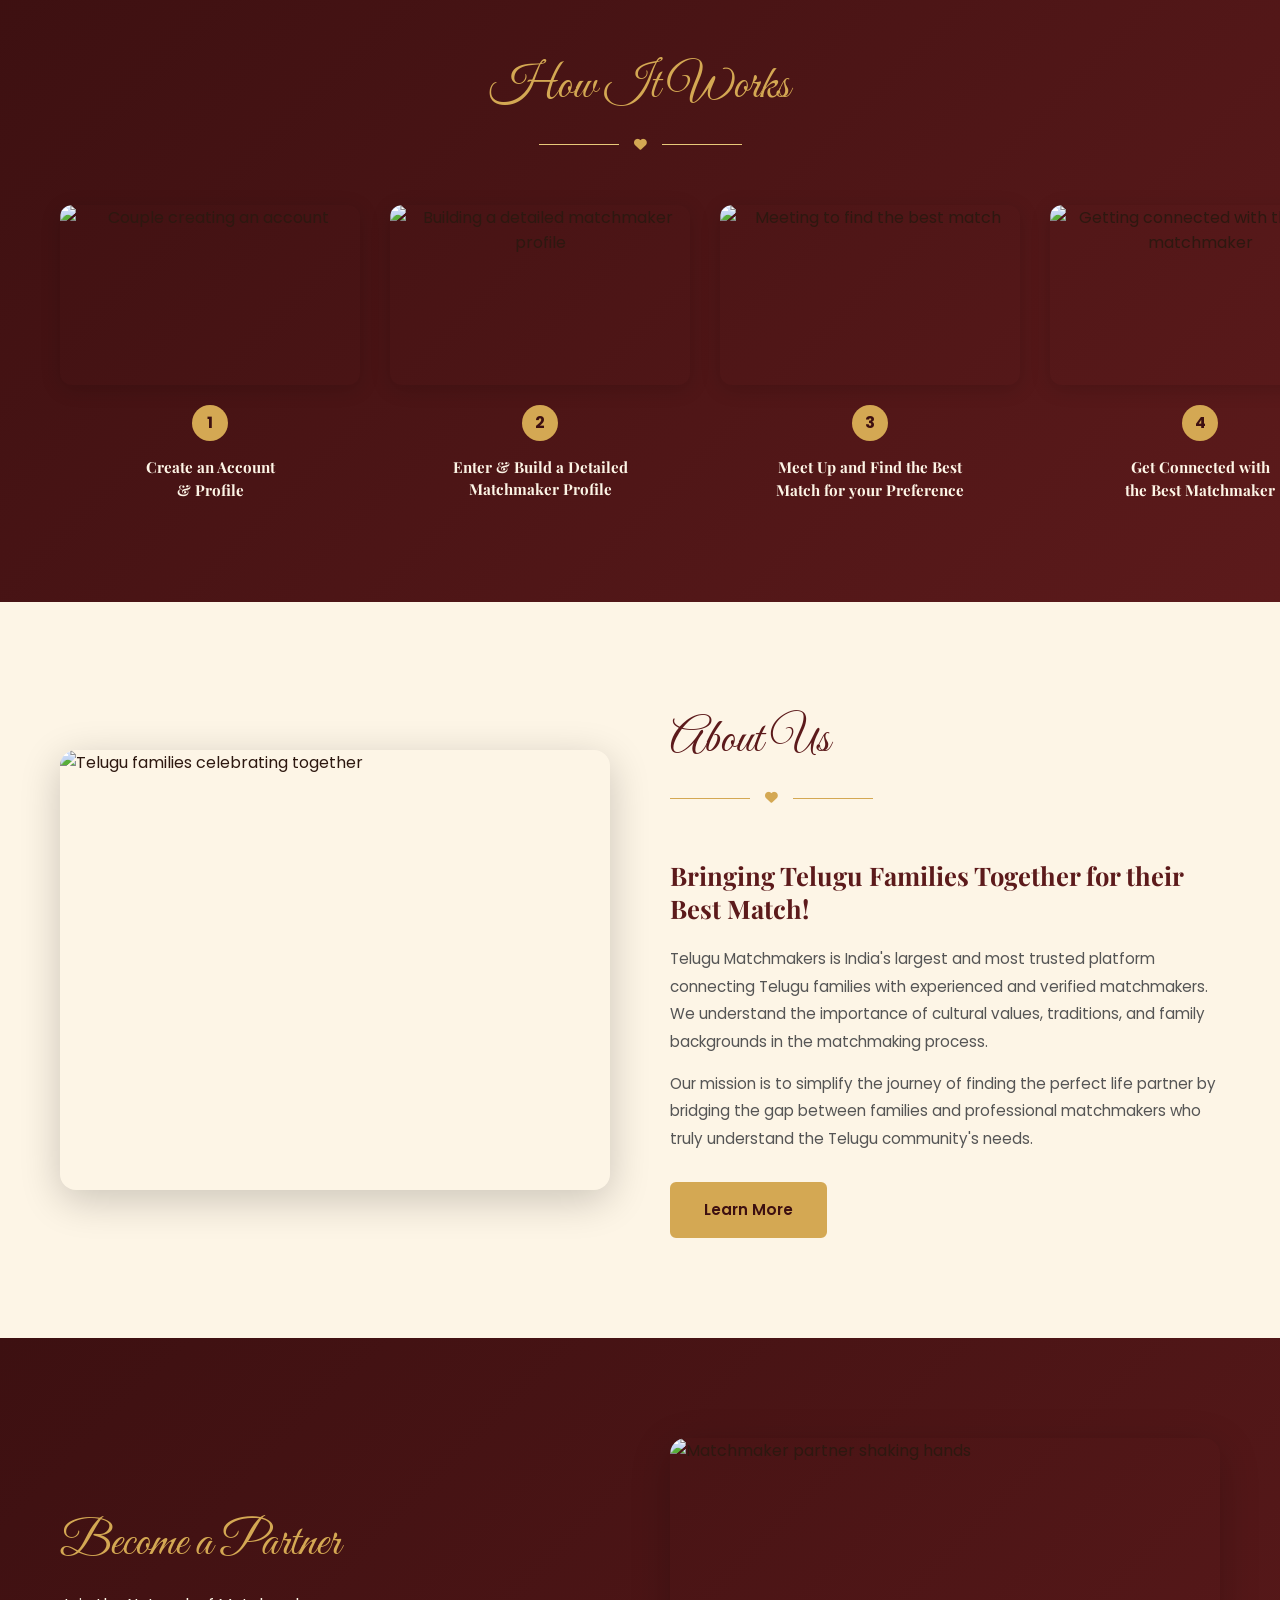
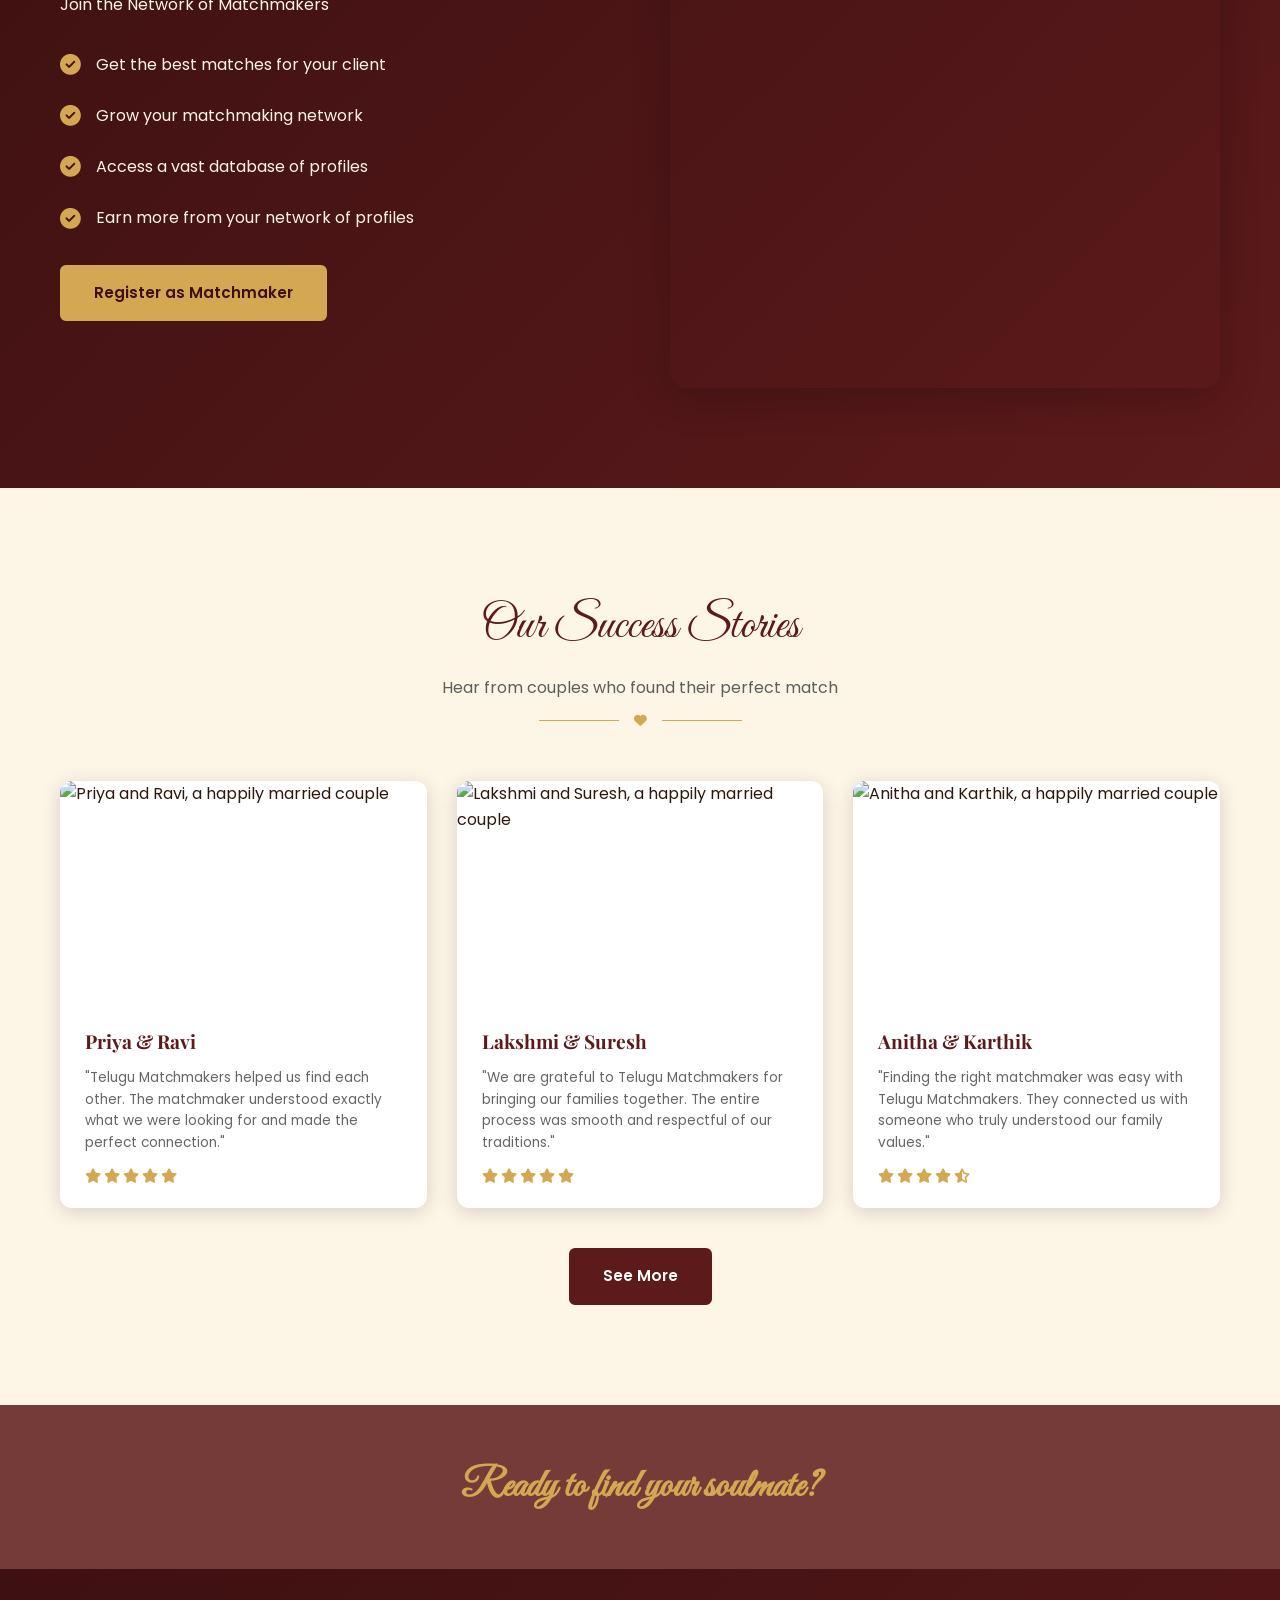
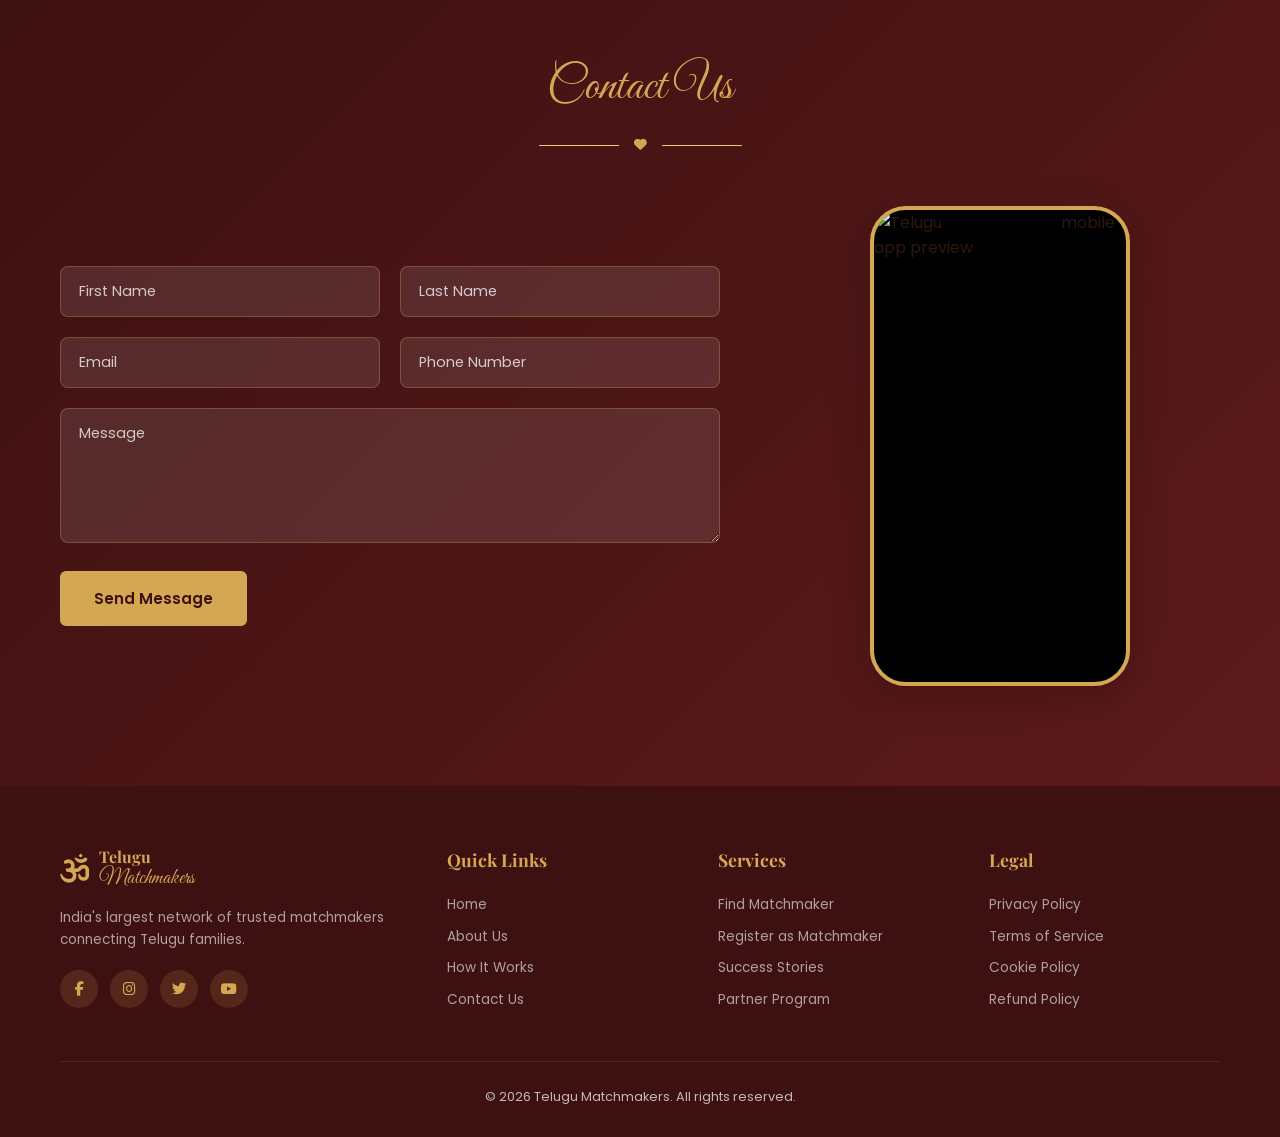
==== commit 4d52f9f2: "perf/a11y/seo: optimize landing page Lighthouse scores - SEO: add meta description, keywords, author" ====
--- a/landing/index.html
+++ b/landing/index.html
@@ -4,11 +4,34 @@
   <meta charset="UTF-8">
   <meta name="viewport" content="width=device-width, initial-scale=1.0">
   <title>Telugu Matchmakers - India's Largest Network of Trusted Matchmakers</title>
+  <meta name="description" content="Telugu Matchmakers is India's largest network of trusted, verified matchmakers for the Telugu community. Find the right partner with personalized matchmaking across India.">
+  <meta name="keywords" content="Telugu matchmakers, Telugu matrimony, matchmaking India, verified matchmakers, Telugu wedding, find life partner">
+  <meta name="author" content="Telugu Matchmakers">
+  <meta name="theme-color" content="#5C1A1B">
+  <meta name="robots" content="index, follow">
+
+  <!-- Open Graph -->
+  <meta property="og:type" content="website">
+  <meta property="og:title" content="Telugu Matchmakers - India's Largest Network of Trusted Matchmakers">
+  <meta property="og:description" content="Find the right partner with verified, trusted Telugu matchmakers across India.">
+
+  <!-- Inline SVG favicon (avoids 404) -->
+  <link rel="icon" href="data:image/svg+xml,%3Csvg xmlns='http://www.w3.org/2000/svg' viewBox='0 0 32 32'%3E%3Crect width='32' height='32' rx='6' fill='%235C1A1B'/%3E%3Ctext x='16' y='23' font-size='20' text-anchor='middle' fill='%23D4A853' font-family='serif'%3ETM%3C/text%3E%3C/svg%3E">
+
   <link rel="stylesheet" href="css/style.css">
+
   <link rel="preconnect" href="https://fonts.googleapis.com">
   <link rel="preconnect" href="https://fonts.gstatic.com" crossorigin>
-  <link href="https://fonts.googleapis.com/css2?family=Playfair+Display:ital,wght@0,400;0,500;0,600;0,700;1,400;1,500;1,600;1,700&family=Poppins:wght@300;400;500;600;700&family=Great+Vibes&display=swap" rel="stylesheet">
-  <link rel="stylesheet" href="https://cdnjs.cloudflare.com/ajax/libs/font-awesome/6.5.1/css/all.min.css">
+  <link rel="preconnect" href="https://images.unsplash.com" crossorigin>
+  <link rel="preload" as="image" fetchpriority="high" href="https://images.unsplash.com/photo-1594552072238-b8a33785b261?w=500&h=600&fit=crop&crop=top&fm=webp&q=70">
+
+  <!-- Fonts loaded non-render-blocking -->
+  <link rel="stylesheet" media="print" onload="this.media='all'" href="https://fonts.googleapis.com/css2?family=Playfair+Display:ital,wght@0,400;0,500;0,600;0,700;1,400;1,500;1,600;1,700&family=Poppins:wght@300;400;500;600;700&family=Great+Vibes&display=swap">
+  <link rel="stylesheet" media="print" onload="this.media='all'" href="https://cdnjs.cloudflare.com/ajax/libs/font-awesome/6.5.1/css/all.min.css">
+  <noscript>
+    <link rel="stylesheet" href="https://fonts.googleapis.com/css2?family=Playfair+Display:ital,wght@0,400;0,500;0,600;0,700;1,400;1,500;1,600;1,700&family=Poppins:wght@300;400;500;600;700&family=Great+Vibes&display=swap">
+    <link rel="stylesheet" href="https://cdnjs.cloudflare.com/ajax/libs/font-awesome/6.5.1/css/all.min.css">
+  </noscript>
 </head>
 <body>
 
@@ -54,7 +77,7 @@
       </div>
       <div class="hero-image">
         <div class="hero-image-frame">
-          <img src="https://images.unsplash.com/photo-1594552072238-b8a33785b261?w=500&h=600&fit=crop&crop=top" alt="Indian Bride" loading="lazy">
+          <img src="https://images.unsplash.com/photo-1594552072238-b8a33785b261?w=500&h=600&fit=crop&crop=top&fm=webp&q=70" alt="Indian bride in traditional wedding attire" width="350" height="420" fetchpriority="high" decoding="async">
         </div>
       </div>
     </div>
@@ -119,28 +142,28 @@
       <div class="steps-grid">
         <div class="step-card">
           <div class="step-image">
-            <img src="https://images.unsplash.com/photo-1511285560929-80b456fea0bc?w=300&h=200&fit=crop" alt="Create Profile" loading="lazy">
+            <img src="https://images.unsplash.com/photo-1511285560929-80b456fea0bc?w=300&h=200&fit=crop&fm=webp&q=70" alt="Couple creating an account" width="300" height="180" loading="lazy" decoding="async">
           </div>
           <div class="step-number">1</div>
           <h3>Create an Account<br>& Profile</h3>
         </div>
         <div class="step-card">
           <div class="step-image">
-            <img src="https://images.unsplash.com/photo-1519741497674-611481863552?w=300&h=200&fit=crop" alt="Build Profile" loading="lazy">
+            <img src="https://images.unsplash.com/photo-1519741497674-611481863552?w=300&h=200&fit=crop&fm=webp&q=70" alt="Building a detailed matchmaker profile" width="300" height="180" loading="lazy" decoding="async">
           </div>
           <div class="step-number">2</div>
           <h3>Enter & Build a Detailed<br>Matchmaker Profile</h3>
         </div>
         <div class="step-card">
           <div class="step-image">
-            <img src="https://images.unsplash.com/photo-1529634597503-139d3726fed5?w=300&h=200&fit=crop" alt="Find Match" loading="lazy">
+            <img src="https://images.unsplash.com/photo-1529634597503-139d3726fed5?w=300&h=200&fit=crop&fm=webp&q=70" alt="Meeting to find the best match" width="300" height="180" loading="lazy" decoding="async">
           </div>
           <div class="step-number">3</div>
           <h3>Meet Up and Find the Best<br>Match for your Preference</h3>
         </div>
         <div class="step-card">
           <div class="step-image">
-            <img src="https://images.unsplash.com/photo-1606216794074-735e91aa2c92?w=300&h=200&fit=crop" alt="Get Connected" loading="lazy">
+            <img src="https://images.unsplash.com/photo-1606216794074-735e91aa2c92?w=300&h=200&fit=crop&fm=webp&q=70" alt="Getting connected with the best matchmaker" width="300" height="180" loading="lazy" decoding="async">
           </div>
           <div class="step-number">4</div>
           <h3>Get Connected with<br>the Best Matchmaker</h3>
@@ -154,7 +177,7 @@
     <div class="container">
       <div class="about-grid">
         <div class="about-image">
-          <img src="https://images.unsplash.com/photo-1531058020387-3be344556be6?w=500&h=400&fit=crop" alt="About Telugu Matchmakers" loading="lazy">
+          <img src="https://images.unsplash.com/photo-1531058020387-3be344556be6?w=500&h=400&fit=crop&fm=webp&q=70" alt="Telugu families celebrating together" width="500" height="400" loading="lazy" decoding="async">
         </div>
         <div class="about-content">
           <div class="section-header left">
@@ -202,7 +225,7 @@
           <a href="#" class="btn btn-primary">Register as Matchmaker</a>
         </div>
         <div class="partner-image">
-          <img src="https://images.unsplash.com/photo-1583089892943-e02e5b017b6a?w=500&h=500&fit=crop" alt="Partner with Us" loading="lazy">
+          <img src="https://images.unsplash.com/photo-1583089892943-e02e5b017b6a?w=500&h=500&fit=crop&fm=webp&q=70" alt="Matchmaker partner shaking hands" width="500" height="500" loading="lazy" decoding="async">
         </div>
       </div>
     </div>
@@ -223,7 +246,7 @@
       <div class="stories-grid">
         <div class="story-card">
           <div class="story-image">
-            <img src="https://images.unsplash.com/photo-1519741497674-611481863552?w=400&h=300&fit=crop" alt="Success Story 1" loading="lazy">
+            <img src="https://images.unsplash.com/photo-1519741497674-611481863552?w=400&h=300&fit=crop&fm=webp&q=70" alt="Priya and Ravi, a happily married couple" width="400" height="220" loading="lazy" decoding="async">
           </div>
           <div class="story-content">
             <h3>Priya & Ravi</h3>
@@ -239,7 +262,7 @@
         </div>
         <div class="story-card">
           <div class="story-image">
-            <img src="https://images.unsplash.com/photo-1591604466107-ec97de577aff?w=400&h=300&fit=crop" alt="Success Story 2" loading="lazy">
+            <img src="https://images.unsplash.com/photo-1591604466107-ec97de577aff?w=400&h=300&fit=crop&fm=webp&q=70" alt="Lakshmi and Suresh, a happily married couple" width="400" height="220" loading="lazy" decoding="async">
           </div>
           <div class="story-content">
             <h3>Lakshmi & Suresh</h3>
@@ -255,7 +278,7 @@
         </div>
         <div class="story-card">
           <div class="story-image">
-            <img src="https://images.unsplash.com/photo-1606216794074-735e91aa2c92?w=400&h=300&fit=crop" alt="Success Story 3" loading="lazy">
+            <img src="https://images.unsplash.com/photo-1606216794074-735e91aa2c92?w=400&h=300&fit=crop&fm=webp&q=70" alt="Anitha and Karthik, a happily married couple" width="400" height="220" loading="lazy" decoding="async">
           </div>
           <div class="story-content">
             <h3>Anitha & Karthik</h3>
@@ -298,28 +321,33 @@
         <form class="contact-form" id="contactForm">
           <div class="form-row">
             <div class="form-group">
-              <input type="text" placeholder="First Name" required>
+              <label class="sr-only" for="firstName">First Name</label>
+              <input id="firstName" name="firstName" type="text" placeholder="First Name" autocomplete="given-name" required>
             </div>
             <div class="form-group">
-              <input type="text" placeholder="Last Name" required>
+              <label class="sr-only" for="lastName">Last Name</label>
+              <input id="lastName" name="lastName" type="text" placeholder="Last Name" autocomplete="family-name" required>
             </div>
           </div>
           <div class="form-row">
             <div class="form-group">
-              <input type="email" placeholder="Email" required>
+              <label class="sr-only" for="email">Email</label>
+              <input id="email" name="email" type="email" placeholder="Email" autocomplete="email" required>
             </div>
             <div class="form-group">
-              <input type="tel" placeholder="Phone Number" required>
+              <label class="sr-only" for="phone">Phone Number</label>
+              <input id="phone" name="phone" type="tel" placeholder="Phone Number" autocomplete="tel" required>
             </div>
           </div>
           <div class="form-group full-width">
-            <textarea placeholder="Message" rows="5" required></textarea>
+            <label class="sr-only" for="message">Message</label>
+            <textarea id="message" name="message" placeholder="Message" rows="5" required></textarea>
           </div>
           <button type="submit" class="btn btn-primary btn-submit">Send Message</button>
         </form>
         <div class="contact-image">
           <div class="phone-mockup">
-            <img src="https://images.unsplash.com/photo-1529634597503-139d3726fed5?w=300&h=500&fit=crop" alt="Telugu Matchmakers App" loading="lazy">
+            <img src="https://images.unsplash.com/photo-1529634597503-139d3726fed5?w=300&h=500&fit=crop&fm=webp&q=70" alt="Telugu Matchmakers mobile app preview" width="260" height="480" loading="lazy" decoding="async">
           </div>
         </div>
       </div>
@@ -346,21 +374,21 @@
           </div>
         </div>
         <div class="footer-links">
-          <h4>Quick Links</h4>
+          <h3>Quick Links</h3>
           <a href="#home">Home</a>
           <a href="#about">About Us</a>
           <a href="#how-it-works">How It Works</a>
           <a href="#contact">Contact Us</a>
         </div>
         <div class="footer-links">
-          <h4>Services</h4>
+          <h3>Services</h3>
           <a href="#">Find Matchmaker</a>
           <a href="#">Register as Matchmaker</a>
           <a href="#">Success Stories</a>
           <a href="#">Partner Program</a>
         </div>
         <div class="footer-links">
-          <h4>Legal</h4>
+          <h3>Legal</h3>
           <a href="#">Privacy Policy</a>
           <a href="#">Terms of Service</a>
           <a href="#">Cookie Policy</a>
--- a/landing/css/style.css
+++ b/landing/css/style.css
@@ -138,8 +138,21 @@
 
 .section-subtitle {
   font-size: 1rem;
-  color: #777;
+  color: #5e5e5e;
   margin-bottom: 10px;
+}
+
+/* Visually-hidden label for screen readers */
+.sr-only {
+  position: absolute;
+  width: 1px;
+  height: 1px;
+  padding: 0;
+  margin: -1px;
+  overflow: hidden;
+  clip: rect(0, 0, 0, 0);
+  white-space: nowrap;
+  border: 0;
 }
 
 .section-divider {
@@ -769,7 +782,7 @@
 
 .form-group input::placeholder,
 .form-group textarea::placeholder {
-  color: rgba(255, 255, 255, 0.5);
+  color: rgba(255, 255, 255, 0.75);
 }
 
 .form-group input:focus,
@@ -867,7 +880,7 @@
   transform: translateY(-3px);
 }
 
-.footer-links h4 {
+.footer-links h3 {
   color: var(--gold);
   font-family: var(--font-heading);
   font-size: 1.1rem;
@@ -894,7 +907,7 @@
 }
 
 .footer-bottom p {
-  color: rgba(255, 255, 255, 0.4);
+  color: rgba(255, 255, 255, 0.7);
   font-size: 0.8rem;
 }
 
